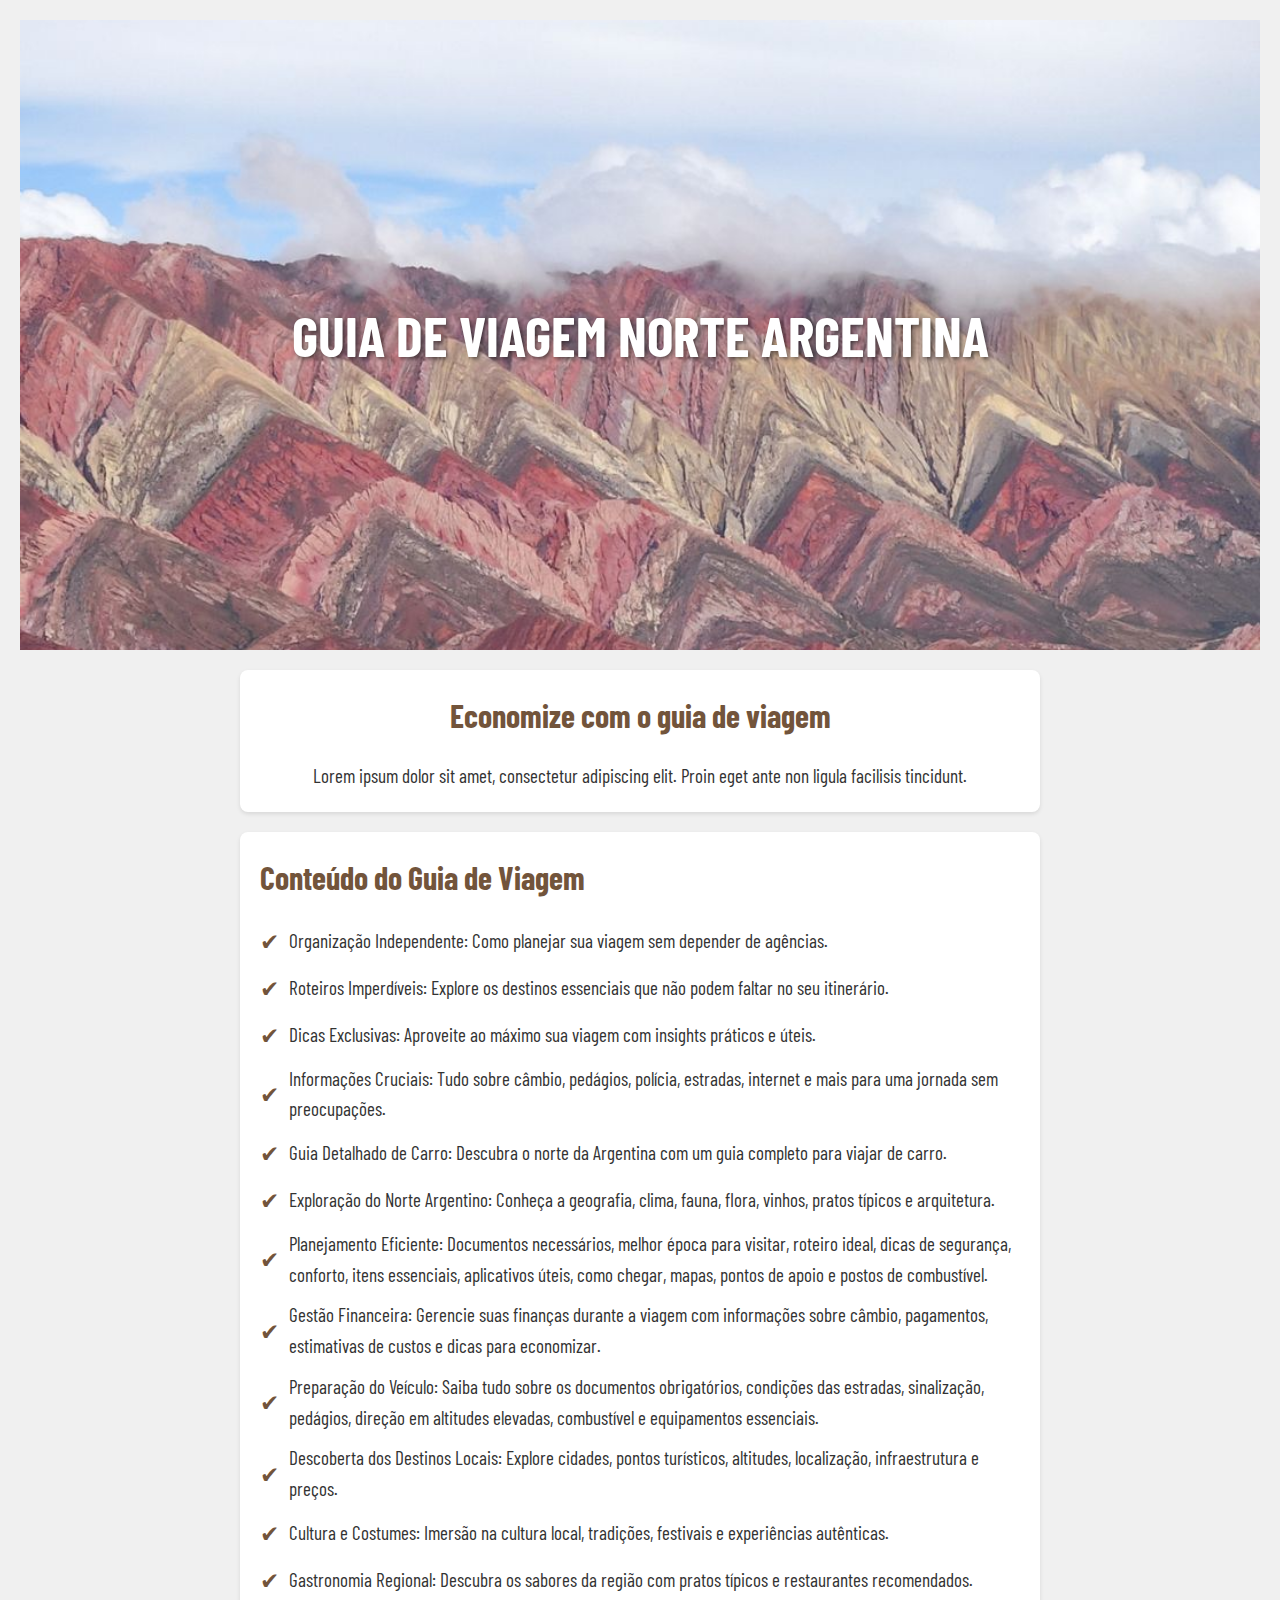
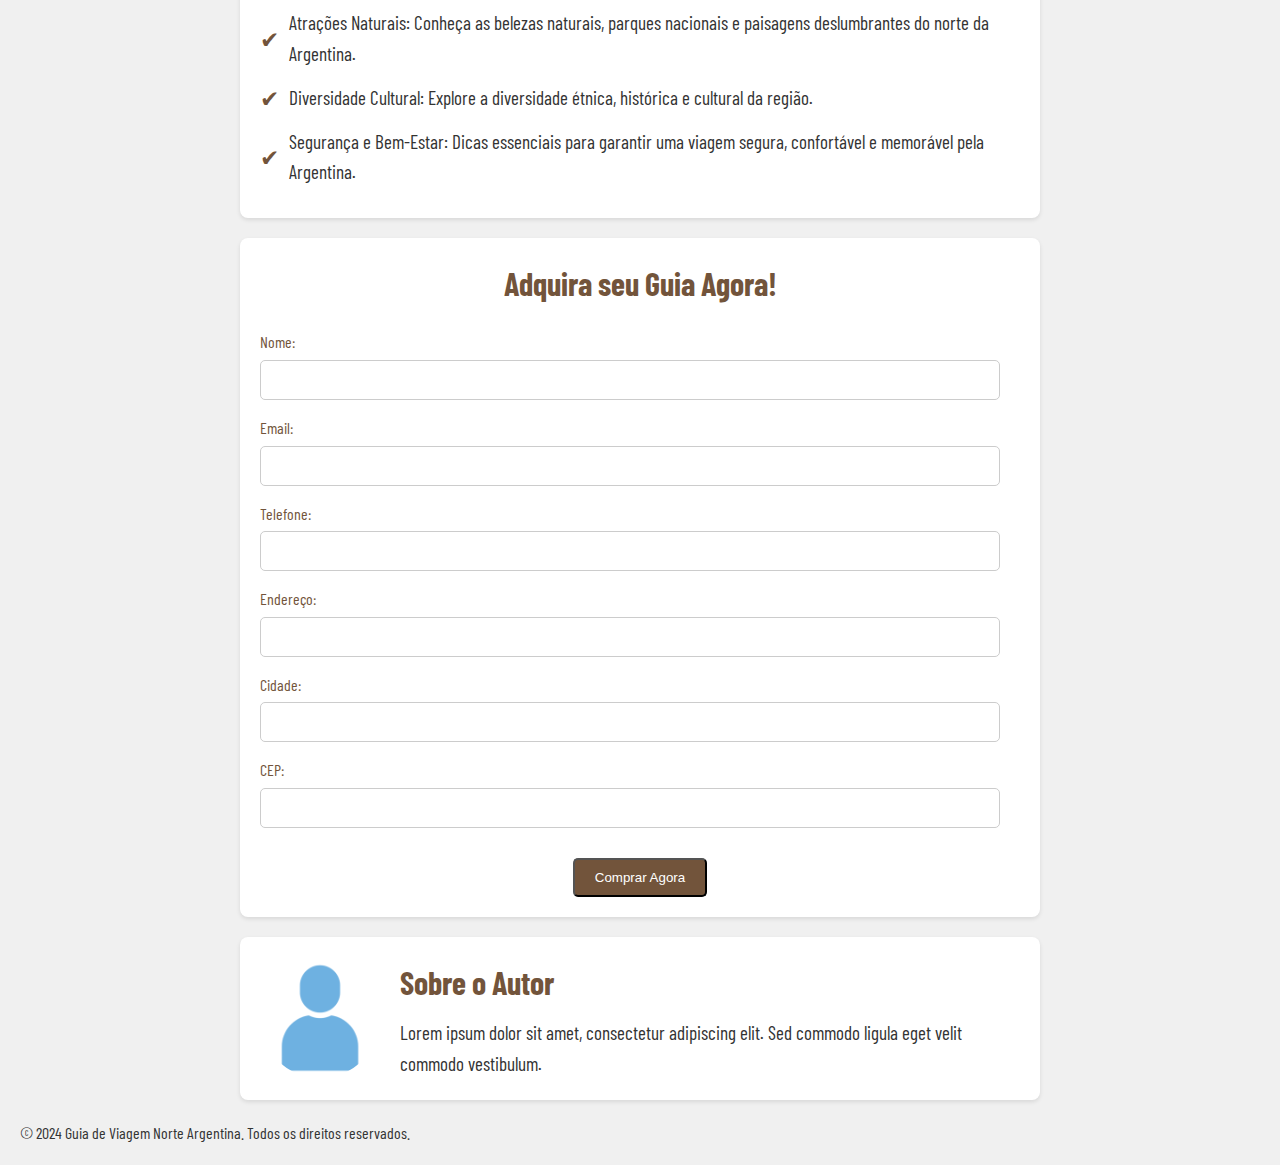
==== teste/index.html @ 71212e41 "Atualizar site de vendas - setima versao - ebook guia de viagem de carro ao norte da argentina" ====
<!DOCTYPE html>
<html lang="pt-BR">
<head>
    <meta charset="UTF-8">
    <meta name="viewport" content="width=device-width, initial-scale=1.0">
    <title>Guia de Viagem Norte Argentina</title>
    <link rel="stylesheet" href="style.css">
    <link href="https://fonts.googleapis.com/css2?family=Barlow+Condensed:wght@400;700&display=swap" rel="stylesheet">
</head>
<body>
    <header>
        <div class="banner">
            <h1>GUIA DE VIAGEM NORTE ARGENTINA</h1>
        </div>
        <div class="promessa">
            <h2>Economize com o guia de viagem</h2>
            <p>Lorem ipsum dolor sit amet, consectetur adipiscing elit. Proin eget ante non ligula facilisis tincidunt.</p>
        </div>
    </header>

    <section class="conteudo">
        <h2>Conteúdo do Guia de Viagem</h2>
        <ul class="topics">
            <li>Organização Independente: Como planejar sua viagem sem depender de agências.</li>
            <li>Roteiros Imperdíveis: Explore os destinos essenciais que não podem faltar no seu itinerário.</li>
            <li>Dicas Exclusivas: Aproveite ao máximo sua viagem com insights práticos e úteis.</li>
            <li>Informações Cruciais: Tudo sobre câmbio, pedágios, polícia, estradas, internet e mais para uma jornada sem preocupações.</li>
            <li>Guia Detalhado de Carro: Descubra o norte da Argentina com um guia completo para viajar de carro.</li>
            <li>Exploração do Norte Argentino: Conheça a geografia, clima, fauna, flora, vinhos, pratos típicos e arquitetura.</li>
            <li>Planejamento Eficiente: Documentos necessários, melhor época para visitar, roteiro ideal, dicas de segurança, conforto, itens essenciais, aplicativos úteis, como chegar, mapas, pontos de apoio e postos de combustível.</li>
            <li>Gestão Financeira: Gerencie suas finanças durante a viagem com informações sobre câmbio, pagamentos, estimativas de custos e dicas para economizar.</li>
            <li>Preparação do Veículo: Saiba tudo sobre os documentos obrigatórios, condições das estradas, sinalização, pedágios, direção em altitudes elevadas, combustível e equipamentos essenciais.</li>
            <li>Descoberta dos Destinos Locais: Explore cidades, pontos turísticos, altitudes, localização, infraestrutura e preços.</li>
            <li>Cultura e Costumes: Imersão na cultura local, tradições, festivais e experiências autênticas.</li>
            <li>Gastronomia Regional: Descubra os sabores da região com pratos típicos e restaurantes recomendados.</li>
            <li>Atrações Naturais: Conheça as belezas naturais, parques nacionais e paisagens deslumbrantes do norte da Argentina.</li>
            <li>Diversidade Cultural: Explore a diversidade étnica, histórica e cultural da região.</li>
            <li>Segurança e Bem-Estar: Dicas essenciais para garantir uma viagem segura, confortável e memorável pela Argentina.</li>
        </ul>
    </section>

    <section class="checkout">
        <h2>Adquira seu Guia Agora!</h2>
        <form action="#" method="post">
            <div class="form-group">
                <label for="nome">Nome:</label>
                <input type="text" id="nome" name="nome" required>
            </div>
            <div class="form-group">
                <label for="email">Email:</label>
                <input type="email" id="email" name="email" required>
            </div>
            <div class="form-group">
                <label for="telefone">Telefone:</label>
                <input type="tel" id="telefone" name="telefone">
            </div>
            <div class="form-group">
                <label for="endereco">Endereço:</label>
                <input type="text" id="endereco" name="endereco">
            </div>
            <div class="form-group">
                <label for="cidade">Cidade:</label>
                <input type="text" id="cidade" name="cidade">
            </div>
            <div class="form-group">
                <label for="cep">CEP:</label>
                <input type="text" id="cep" name="cep">
            </div>
            <button type="submit" class="btn-comprar">Comprar Agora</button>
        </form>
    </section>

    <section class="autor">
        <div class="autor-info">
            <img src="autor.jpg" alt="Foto do Autor">
            <div class="autor-texto">
                <h2>Sobre o Autor</h2>
                <p>Lorem ipsum dolor sit amet, consectetur adipiscing elit. Sed commodo ligula eget velit commodo vestibulum.</p>
            </div>
        </div>
    </section>
    

    <footer>
        <p>&copy; 2024 Guia de Viagem Norte Argentina. Todos os direitos reservados.</p>
    </footer>
</body>
</html>
---- teste/style.css ----
/* Estilos gerais */
* {
    box-sizing: border-box;
    margin: 0;
    padding: 0;
}

body {
    font-family: 'Barlow Condensed', sans-serif;
    line-height: 1.6;
    background-color: #f0f0f0; /* Fundo cinza claro */
    color: #333; /* Texto cinza escuro */
    padding: 20px;
}

header {
    text-align: center;
    margin-bottom: 20px;
}

.banner {
    width: 100%;
    height: 70vh; /* 70% da altura da tela */
    background-image: url('bg.jpg'); /* Imagem de fundo da Serranía de Hornocal */
    background-size: cover;
    background-position: center;
    display: flex;
    justify-content: center;
    align-items: center;
    text-align: center;
}

.banner h1 {
    font-size: 3.5em; /* Letra grande */
    color: #fff; /* Texto branco */
    text-shadow: 2px 2px 4px rgba(0, 0, 0, 0.5); /* Sombra no texto para destacar */
    margin: 0;
    padding: 20px;
}

.promessa,
.conteudo,
.checkout,
.autor {
    max-width: 800px; /* Largura máxima para todas as seções */
    margin: 20px auto;
    padding: 20px;
    background-color: #fff; /* Fundo branco */
    border-radius: 8px;
    box-shadow: 0 2px 4px rgba(0, 0, 0, 0.1); /* Sombra suave */
}

.promessa h2,
.conteudo h2,
.checkout h2,
.autor h2 {
    font-size: 2em; /* Tamanho do título */
    color: #72543b; /* Marrom Terra */
    margin-bottom: 20px;
}

.promessa p,
.conteudo p,
.checkout p,
.autor p {
    font-size: 1.2em; /* Tamanho do texto */
    line-height: 1.6;
}

.topics {
    list-style-type: none;
    padding-left: 0;
}

.topics li {
    font-size: 1.2em;
    margin-bottom: 10px;
    display: flex;
    align-items: center;
}

.topics li::before {
    content: '\2714'; /* Unicode para checkmark */
    font-size: 1.2em;
    margin-right: 10px;
    color: #72543b; /* Marrom Terra */
}

.checkout {
    text-align: center;
}

form {
    display: flex;
    flex-direction: column;
    align-items: center;
}

.form-group {
    margin-bottom: 15px;
    text-align: left;
    width: 100%;
}

label {
    display: block;
    margin-bottom: 5px;
    color: #72543b; /* Marrom Terra */
}

input[type="text"],
input[type="email"],
input[type="tel"] {
    width: calc(100% - 20px);
    padding: 10px;
    border: 1px solid #ccc;
    border-radius: 5px;
    font-size: 1em;
}

input[type="text"]:focus,
input[type="email"]:focus,
input[type="tel"]:focus {
    outline: none;
    border-color: #72543b; /* Marrom Terra */
}

.btn-comprar {
    display: inline-block;
    background-color: #72543b; /* Marrom Terra */
    color: #fff; /* Texto branco */
    text-decoration: none;
    padding: 10px 20px;
    border-radius: 5px;
    transition: background-color 0.3s ease;
    margin-top: 15px;
}

.btn-comprar:hover {
    background-color: #5a432f; /* Marrom mais escuro */
}

.autor-info {
    display: flex;
    align-items: center;
}

.autor-info img {
    width: 120px;
    height: 120px;
    border-radius: 50%; /* Transforma a imagem em um círculo */
    margin-right: 20px;
}

.autor-texto {
    flex: 1;
}

.autor-texto h2 {
    font-size: 2em;
    color: #72543b; /* Marrom Terra */
    margin-bottom: 10px;
}

.autor-texto p {
    font-size: 1.2em;
    line-height: 1.6;
    color: #333; /* Texto cinza escuro */
}
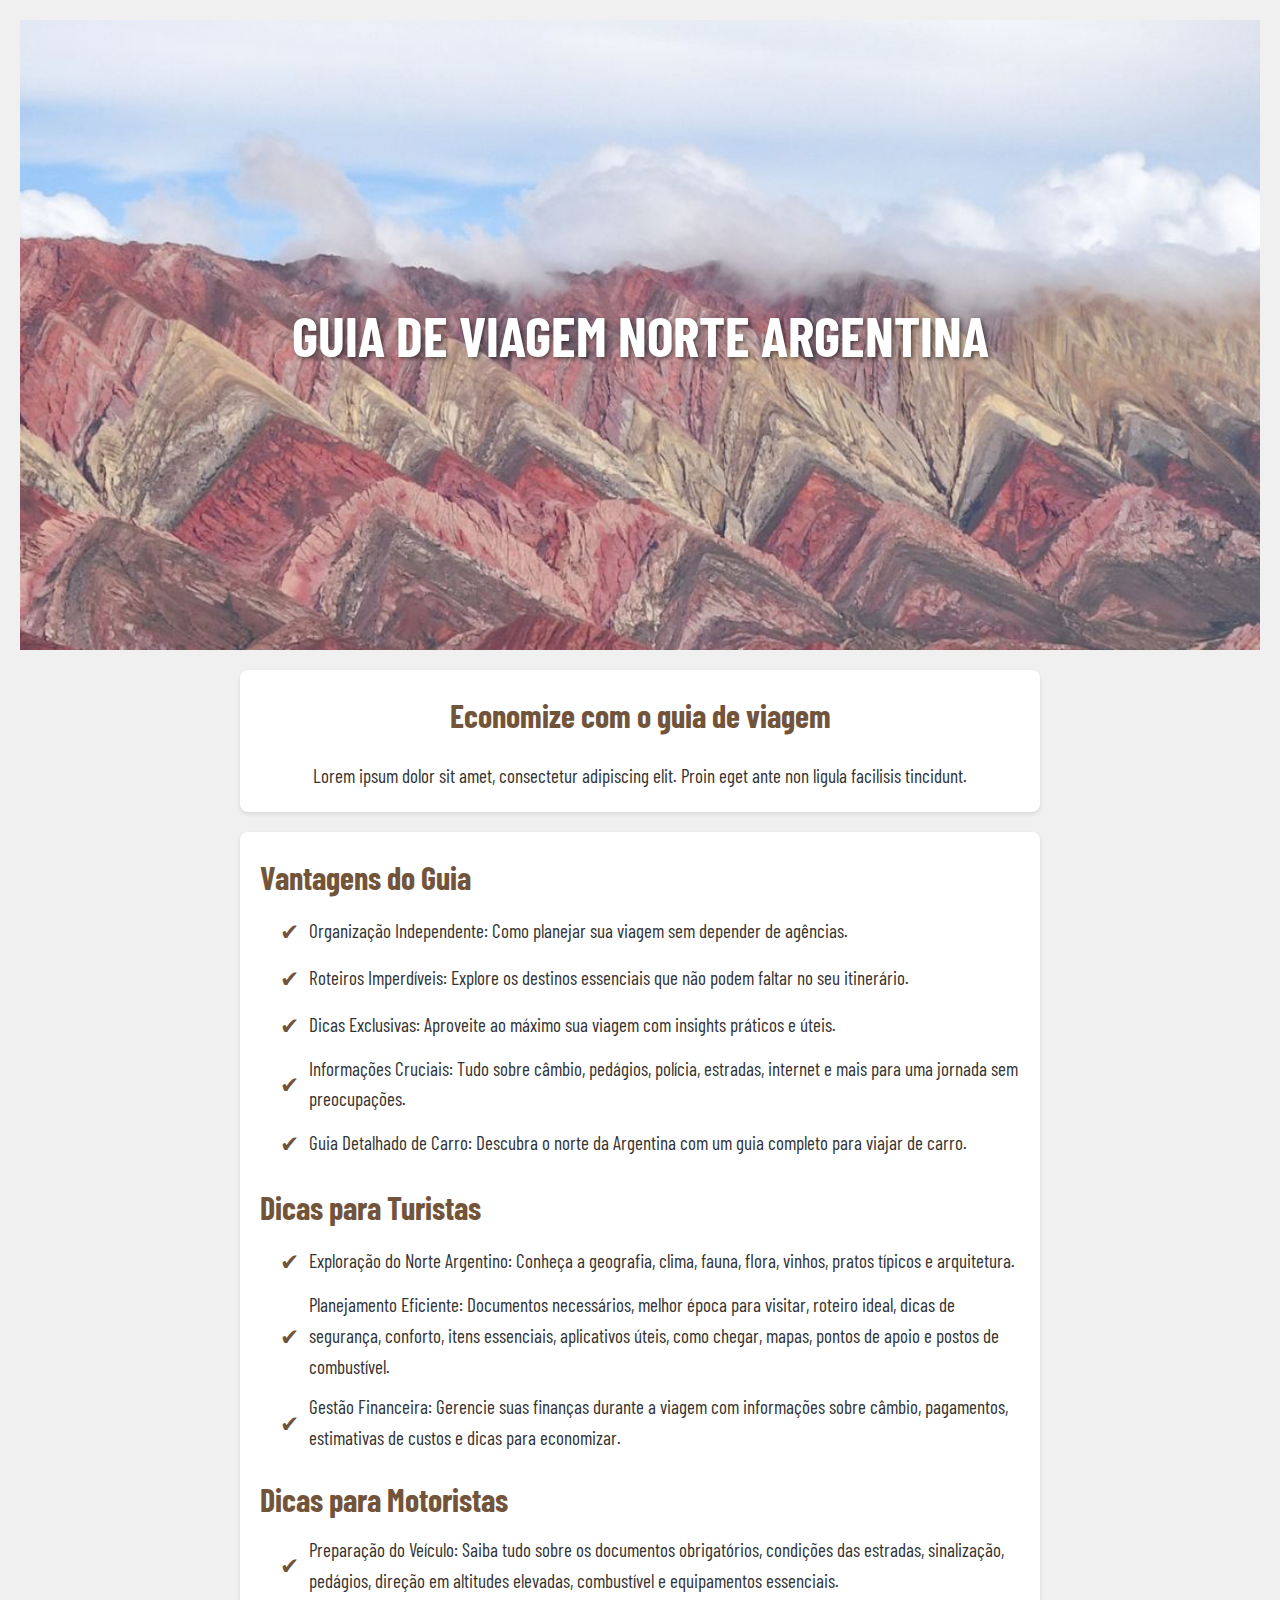
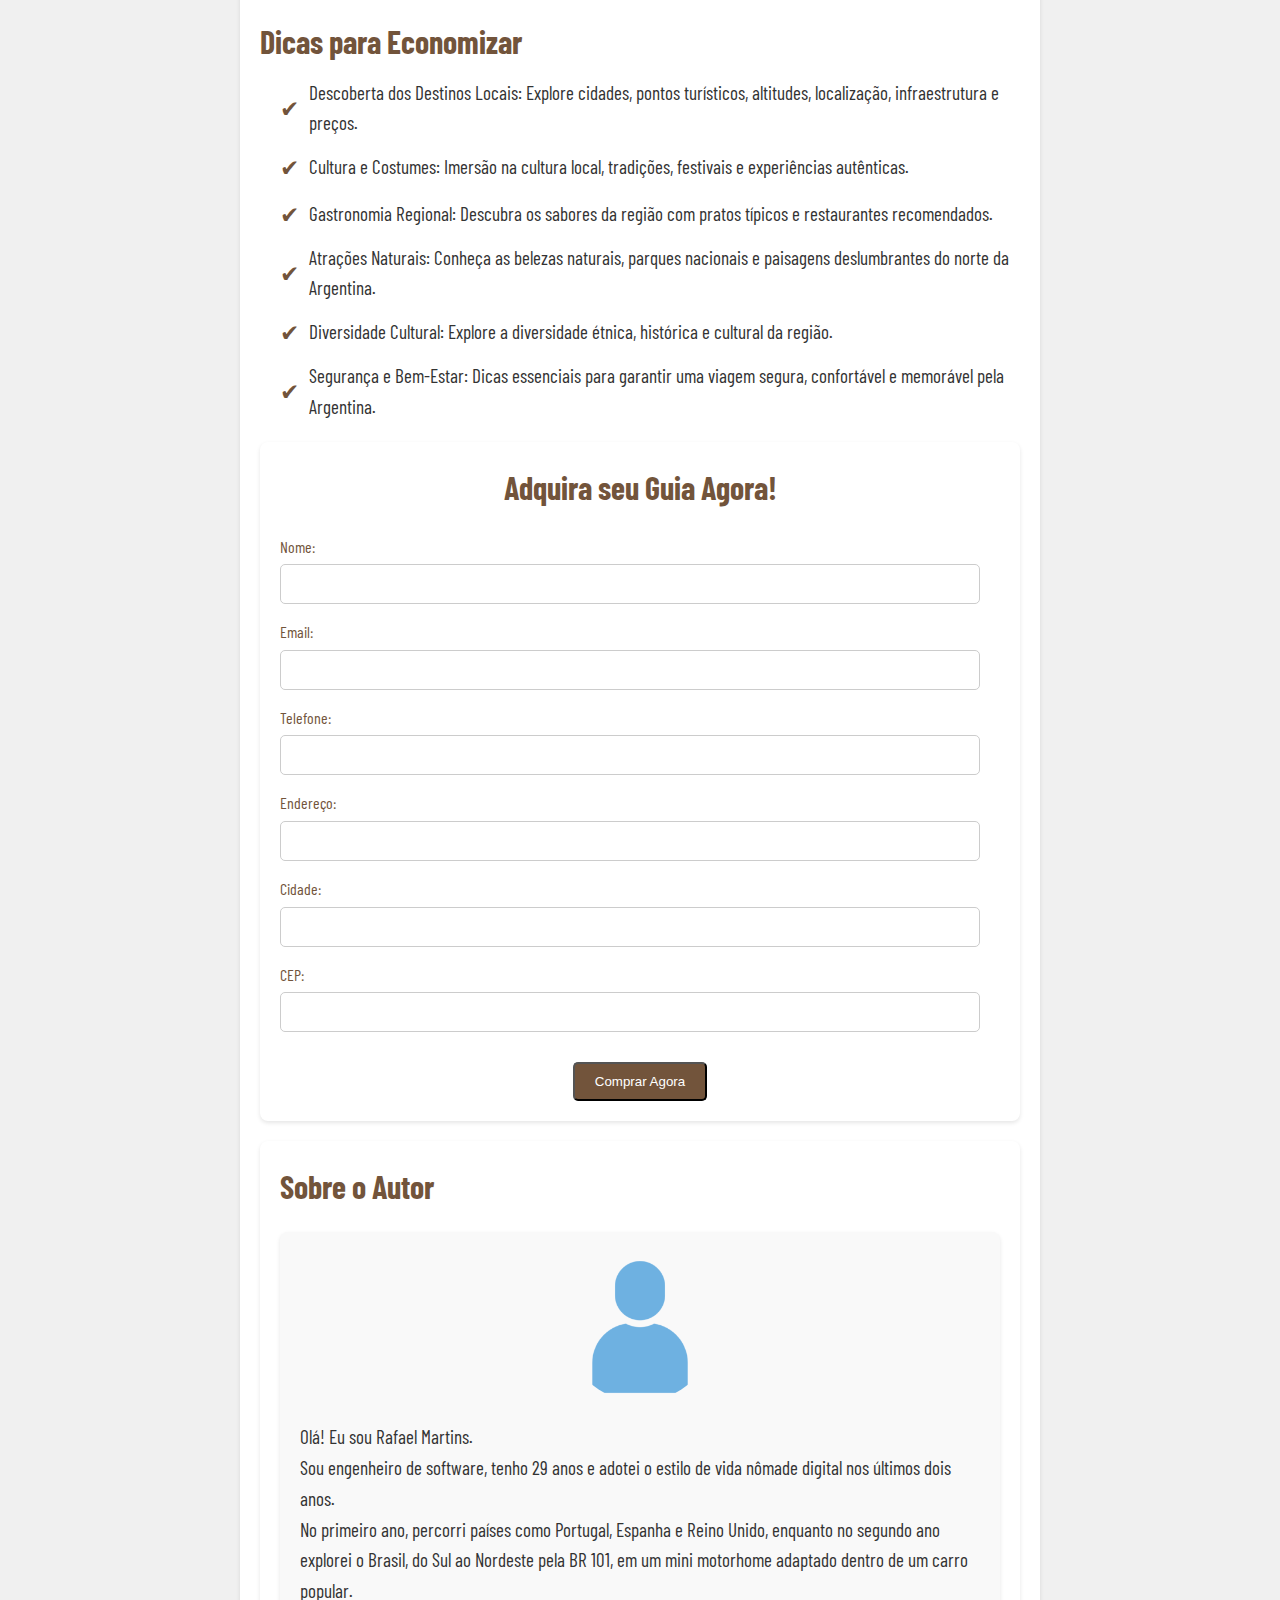
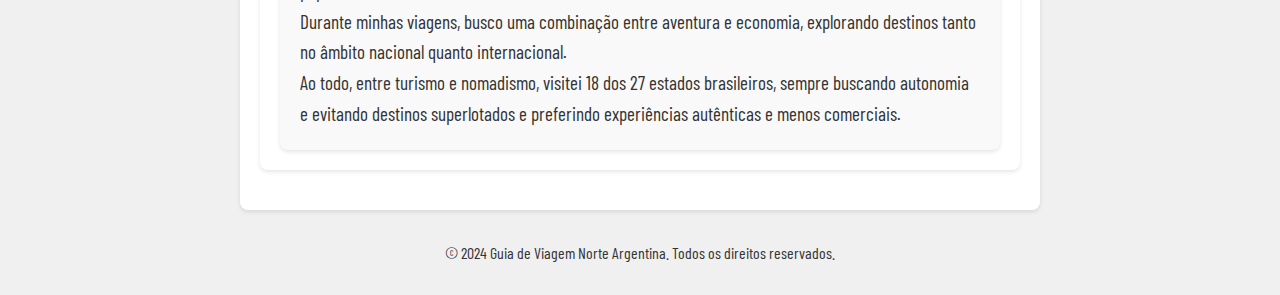
==== commit 7934b8d6: "Atualizar site de vendas - setima versao - ebook guia de viagem de carro ao norte da argentina" ====
--- a/teste/index.html
+++ b/teste/index.html
@@ -1,5 +1,6 @@
 <!DOCTYPE html>
 <html lang="pt-BR">
+
 <head>
     <meta charset="UTF-8">
     <meta name="viewport" content="width=device-width, initial-scale=1.0">
@@ -7,6 +8,7 @@
     <link rel="stylesheet" href="style.css">
     <link href="https://fonts.googleapis.com/css2?family=Barlow+Condensed:wght@400;700&display=swap" rel="stylesheet">
 </head>
+
 <body>
     <header>
         <div class="banner">
@@ -14,75 +16,122 @@
         </div>
         <div class="promessa">
             <h2>Economize com o guia de viagem</h2>
-            <p>Lorem ipsum dolor sit amet, consectetur adipiscing elit. Proin eget ante non ligula facilisis tincidunt.</p>
+            <p>Lorem ipsum dolor sit amet, consectetur adipiscing elit. Proin eget ante non ligula facilisis tincidunt.
+            </p>
         </div>
     </header>
 
-    <section class="conteudo">
-        <h2>Conteúdo do Guia de Viagem</h2>
-        <ul class="topics">
-            <li>Organização Independente: Como planejar sua viagem sem depender de agências.</li>
-            <li>Roteiros Imperdíveis: Explore os destinos essenciais que não podem faltar no seu itinerário.</li>
-            <li>Dicas Exclusivas: Aproveite ao máximo sua viagem com insights práticos e úteis.</li>
-            <li>Informações Cruciais: Tudo sobre câmbio, pedágios, polícia, estradas, internet e mais para uma jornada sem preocupações.</li>
-            <li>Guia Detalhado de Carro: Descubra o norte da Argentina com um guia completo para viajar de carro.</li>
-            <li>Exploração do Norte Argentino: Conheça a geografia, clima, fauna, flora, vinhos, pratos típicos e arquitetura.</li>
-            <li>Planejamento Eficiente: Documentos necessários, melhor época para visitar, roteiro ideal, dicas de segurança, conforto, itens essenciais, aplicativos úteis, como chegar, mapas, pontos de apoio e postos de combustível.</li>
-            <li>Gestão Financeira: Gerencie suas finanças durante a viagem com informações sobre câmbio, pagamentos, estimativas de custos e dicas para economizar.</li>
-            <li>Preparação do Veículo: Saiba tudo sobre os documentos obrigatórios, condições das estradas, sinalização, pedágios, direção em altitudes elevadas, combustível e equipamentos essenciais.</li>
-            <li>Descoberta dos Destinos Locais: Explore cidades, pontos turísticos, altitudes, localização, infraestrutura e preços.</li>
-            <li>Cultura e Costumes: Imersão na cultura local, tradições, festivais e experiências autênticas.</li>
-            <li>Gastronomia Regional: Descubra os sabores da região com pratos típicos e restaurantes recomendados.</li>
-            <li>Atrações Naturais: Conheça as belezas naturais, parques nacionais e paisagens deslumbrantes do norte da Argentina.</li>
-            <li>Diversidade Cultural: Explore a diversidade étnica, histórica e cultural da região.</li>
-            <li>Segurança e Bem-Estar: Dicas essenciais para garantir uma viagem segura, confortável e memorável pela Argentina.</li>
-        </ul>
-    </section>
+    <main>
+        <section class="vantagens">
+            <h2>Vantagens do Guia</h2>
+            <ul class="topics">
+                <li>Organização Independente: Como planejar sua viagem sem depender de agências.</li>
+                <li>Roteiros Imperdíveis: Explore os destinos essenciais que não podem faltar no seu itinerário.</li>
+                <li>Dicas Exclusivas: Aproveite ao máximo sua viagem com insights práticos e úteis.</li>
+                <li>Informações Cruciais: Tudo sobre câmbio, pedágios, polícia, estradas, internet e mais para uma
+                    jornada sem preocupações.</li>
+                <li>Guia Detalhado de Carro: Descubra o norte da Argentina com um guia completo para viajar de carro.
+                </li>
+            </ul>
+        </section>
 
-    <section class="checkout">
-        <h2>Adquira seu Guia Agora!</h2>
-        <form action="#" method="post">
-            <div class="form-group">
-                <label for="nome">Nome:</label>
-                <input type="text" id="nome" name="nome" required>
+        <section class="turistas">
+            <h2>Dicas para Turistas</h2>
+            <ul class="topics">
+                <li>Exploração do Norte Argentino: Conheça a geografia, clima, fauna, flora, vinhos, pratos típicos e
+                    arquitetura.</li>
+                <li>Planejamento Eficiente: Documentos necessários, melhor época para visitar, roteiro ideal, dicas de
+                    segurança, conforto, itens essenciais, aplicativos úteis, como chegar, mapas, pontos de apoio e
+                    postos de combustível.</li>
+                <li>Gestão Financeira: Gerencie suas finanças durante a viagem com informações sobre câmbio, pagamentos,
+                    estimativas de custos e dicas para economizar.</li>
+            </ul>
+        </section>
+
+        <section class="motoristas">
+            <h2>Dicas para Motoristas</h2>
+            <ul class="topics">
+                <li>Preparação do Veículo: Saiba tudo sobre os documentos obrigatórios, condições das estradas,
+                    sinalização, pedágios, direção em altitudes elevadas, combustível e equipamentos essenciais.</li>
+            </ul>
+        </section>
+
+        <section class="economizar">
+            <h2>Dicas para Economizar</h2>
+            <ul class="topics">
+                <li>Descoberta dos Destinos Locais: Explore cidades, pontos turísticos, altitudes, localização,
+                    infraestrutura e preços.</li>
+                <li>Cultura e Costumes: Imersão na cultura local, tradições, festivais e experiências autênticas.</li>
+                <li>Gastronomia Regional: Descubra os sabores da região com pratos típicos e restaurantes recomendados.
+                </li>
+                <li>Atrações Naturais: Conheça as belezas naturais, parques nacionais e paisagens deslumbrantes do norte
+                    da Argentina.</li>
+                <li>Diversidade Cultural: Explore a diversidade étnica, histórica e cultural da região.</li>
+                <li>Segurança e Bem-Estar: Dicas essenciais para garantir uma viagem segura, confortável e memorável
+                    pela Argentina.</li>
+            </ul>
+        </section>
+
+        <section class="checkout">
+            <h2>Adquira seu Guia Agora!</h2>
+            <form action="#" method="post">
+                <div class="form-group">
+                    <label for="nome">Nome:</label>
+                    <input type="text" id="nome" name="nome" required>
+                </div>
+                <div class="form-group">
+                    <label for="email">Email:</label>
+                    <input type="email" id="email" name="email" required>
+                </div>
+                <div class="form-group">
+                    <label for="telefone">Telefone:</label>
+                    <input type="tel" id="telefone" name="telefone">
+                </div>
+                <div class="form-group">
+                    <label for="endereco">Endereço:</label>
+                    <input type="text" id="endereco" name="endereco">
+                </div>
+                <div class="form-group">
+                    <label for="cidade">Cidade:</label>
+                    <input type="text" id="cidade" name="cidade">
+                </div>
+                <div class="form-group">
+                    <label for="cep">CEP:</label>
+                    <input type="text" id="cep" name="cep">
+                </div>
+                <button type="submit" class="btn-comprar">Comprar Agora</button>
+            </form>
+        </section>
+
+        <section class="autor">
+            <h2>Sobre o Autor</h2>
+            <div class="autor-info">
+                <img src="autor.jpg" alt="Rafael Martins" class="autor-img">
+                <div class="autor-text">
+                    <p>Olá! Eu sou Rafael Martins.</p>
+                    <p>Sou engenheiro de software, tenho 29 anos e adotei o estilo de vida nômade digital nos últimos
+                        dois anos.</p>
+                    <p>No primeiro ano, percorri países como Portugal, Espanha e Reino Unido, enquanto no segundo ano
+                        explorei o Brasil, do Sul ao Nordeste pela BR 101, em um mini motorhome adaptado dentro de um
+                        carro popular.</p>
+                    <p>Durante minhas viagens, busco uma combinação entre aventura e economia, explorando destinos tanto
+                        no âmbito nacional quanto internacional.</p>
+                    <p>Ao todo, entre turismo e nomadismo, visitei 18 dos 27 estados brasileiros, sempre buscando
+                        autonomia e evitando destinos superlotados e preferindo experiências autênticas e menos
+                        comerciais.</p>
+                </div>
             </div>
-            <div class="form-group">
-                <label for="email">Email:</label>
-                <input type="email" id="email" name="email" required>
-            </div>
-            <div class="form-group">
-                <label for="telefone">Telefone:</label>
-                <input type="tel" id="telefone" name="telefone">
-            </div>
-            <div class="form-group">
-                <label for="endereco">Endereço:</label>
-                <input type="text" id="endereco" name="endereco">
-            </div>
-            <div class="form-group">
-                <label for="cidade">Cidade:</label>
-                <input type="text" id="cidade" name="cidade">
-            </div>
-            <div class="form-group">
-                <label for="cep">CEP:</label>
-                <input type="text" id="cep" name="cep">
-            </div>
-            <button type="submit" class="btn-comprar">Comprar Agora</button>
-        </form>
-    </section>
+        </section>
 
-    <section class="autor">
-        <div class="autor-info">
-            <img src="autor.jpg" alt="Foto do Autor">
-            <div class="autor-texto">
-                <h2>Sobre o Autor</h2>
-                <p>Lorem ipsum dolor sit amet, consectetur adipiscing elit. Sed commodo ligula eget velit commodo vestibulum.</p>
-            </div>
-        </div>
-    </section>
-    
+
+    </main>
+
+
+
 
     <footer>
         <p>&copy; 2024 Guia de Viagem Norte Argentina. Todos os direitos reservados.</p>
     </footer>
 </body>
-</html>
+
+</html>--- a/teste/style.css
+++ b/teste/style.css
@@ -1,4 +1,4 @@
-/* Estilos gerais */
+/* CSS Geral */
 * {
     box-sizing: border-box;
     margin: 0;
@@ -28,14 +28,59 @@
     justify-content: center;
     align-items: center;
     text-align: center;
+    color: #fff; /* Texto branco */
+    text-shadow: 2px 2px 4px rgba(0, 0, 0, 0.5); /* Sombra no texto para destacar */
 }
 
 .banner h1 {
     font-size: 3.5em; /* Letra grande */
-    color: #fff; /* Texto branco */
-    text-shadow: 2px 2px 4px rgba(0, 0, 0, 0.5); /* Sombra no texto para destacar */
     margin: 0;
     padding: 20px;
+}
+
+main {
+    max-width: 800px; /* Largura máxima para o conteúdo */
+    margin: 20px auto;
+    padding: 20px;
+    background-color: #fff; /* Fundo branco */
+    border-radius: 8px;
+    box-shadow: 0 2px 4px rgba(0, 0, 0, 0.1); /* Sombra suave */
+}
+
+section {
+    margin-bottom: 20px;
+}
+
+h2 {
+    font-size: 2em; /* Tamanho do título */
+    color: #72543b; /* Marrom Terra */
+    margin-bottom: 10px;
+}
+
+.topics {
+    list-style-type: none;
+    padding-left: 20px;
+}
+
+.topics li {
+    font-size: 1.2em;
+    margin-bottom: 10px;
+    display: flex;
+    align-items: center;
+}
+
+.topics li::before {
+    content: '\2714'; /* Unicode para checkmark */
+    font-size: 1.2em;
+    margin-right: 10px;
+    color: #72543b; /* Marrom Terra */
+}
+
+footer {
+    text-align: center;
+    margin-top: 20px;
+    padding: 10px 0;
+    background-color: #f0f0f0; /* Fundo cinza claro */
 }
 
 .promessa,
@@ -65,25 +110,6 @@
 .autor p {
     font-size: 1.2em; /* Tamanho do texto */
     line-height: 1.6;
-}
-
-.topics {
-    list-style-type: none;
-    padding-left: 0;
-}
-
-.topics li {
-    font-size: 1.2em;
-    margin-bottom: 10px;
-    display: flex;
-    align-items: center;
-}
-
-.topics li::before {
-    content: '\2714'; /* Unicode para checkmark */
-    font-size: 1.2em;
-    margin-right: 10px;
-    color: #72543b; /* Marrom Terra */
 }
 
 .checkout {
@@ -142,28 +168,63 @@
 
 .autor-info {
     display: flex;
-    align-items: center;
+    flex-direction: column; /* Exibir em coluna */
+    align-items: center; /* Centraliza itens */
+    text-align: center; /* Centraliza texto */
+    background-color: #f9f9f9; /* Fundo cinza claro */
+    padding: 20px;
+    border-radius: 8px;
+    box-shadow: 0 2px 4px rgba(0, 0, 0, 0.1); /* Sombra suave */
 }
 
 .autor-info img {
-    width: 120px;
-    height: 120px;
-    border-radius: 50%; /* Transforma a imagem em um círculo */
-    margin-right: 20px;
-}
-
-.autor-texto {
-    flex: 1;
-}
-
-.autor-texto h2 {
+    width: 150px; /* Tamanho da imagem do autor */
+    height: 150px; /* Tamanho da imagem do autor */
+    border-radius: 50%; /* Borda circular para a imagem */
+    margin-bottom: 20px; /* Espaçamento abaixo da imagem */
+}
+
+.autor-text {
+    flex: 1; /* Ocupa todo o espaço disponível */
+    text-align: left; /* Alinha texto à esquerda */
+}
+
+.autor-text h2 {
     font-size: 2em;
     color: #72543b; /* Marrom Terra */
     margin-bottom: 10px;
 }
 
-.autor-texto p {
+.autor-text p {
     font-size: 1.2em;
     line-height: 1.6;
-    color: #333; /* Texto cinza escuro */
-}
+}
+
+/* Mídia Query para dispositivos móveis */
+@media (max-width: 768px) {
+    .banner h1 {
+        font-size: 2.5em; /* Reduzindo o tamanho do título no banner */
+    }
+
+    .topics li {
+        font-size: 1em; /* Reduzindo o tamanho do texto nos tópicos */
+    }
+
+    .autor-info img {
+        width: 80px; /* Reduzindo o tamanho da imagem do autor */
+        height: 80px; /* Reduzindo o tamanho da imagem do autor */
+        margin-bottom: 10px; /* Ajustando espaço abaixo da imagem */
+    }
+
+    .autor-info {
+        padding: 10px; /* Reduzindo o padding da seção de informações do autor */
+    }
+
+    .autor-text h2 {
+        font-size: 1.5em; /* Reduzindo o tamanho do título sobre o autor */
+    }
+
+    .autor-text p {
+        font-size: 1em; /* Reduzindo o tamanho do texto sobre o autor */
+    }
+}
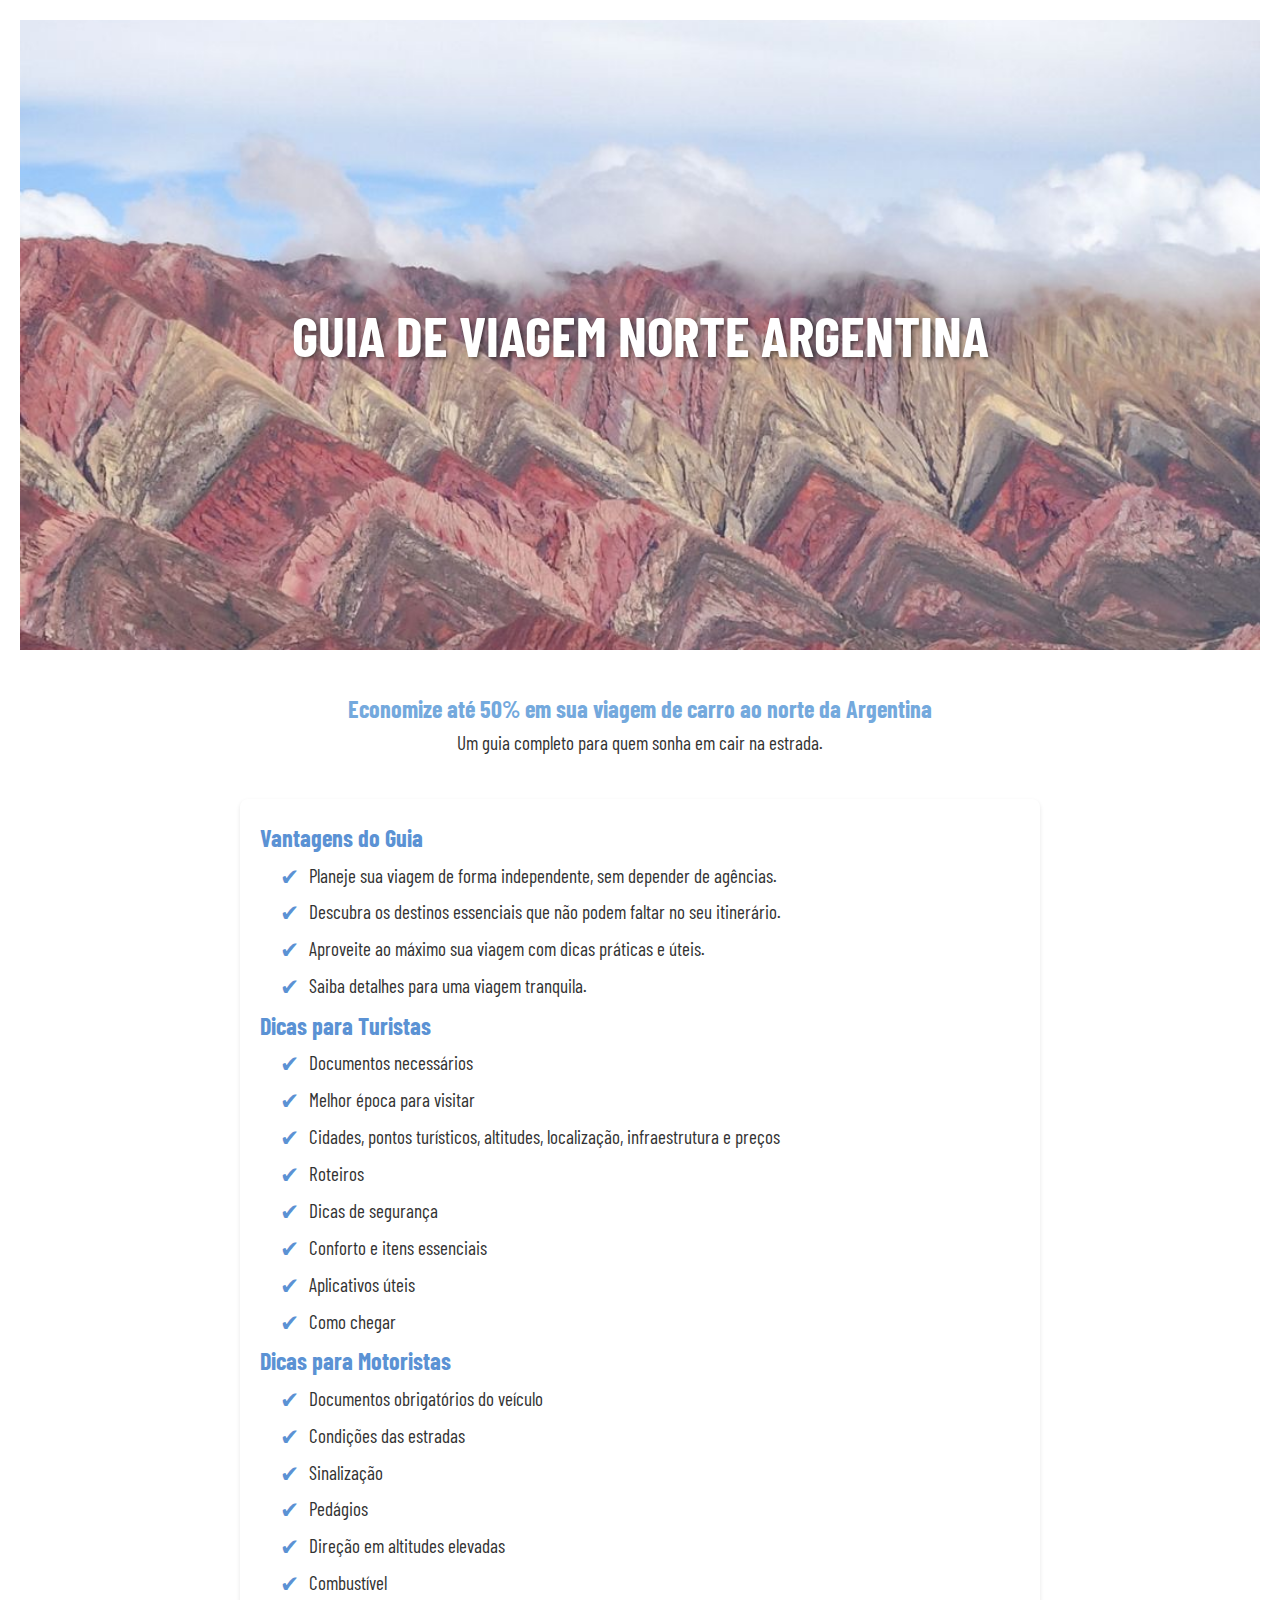
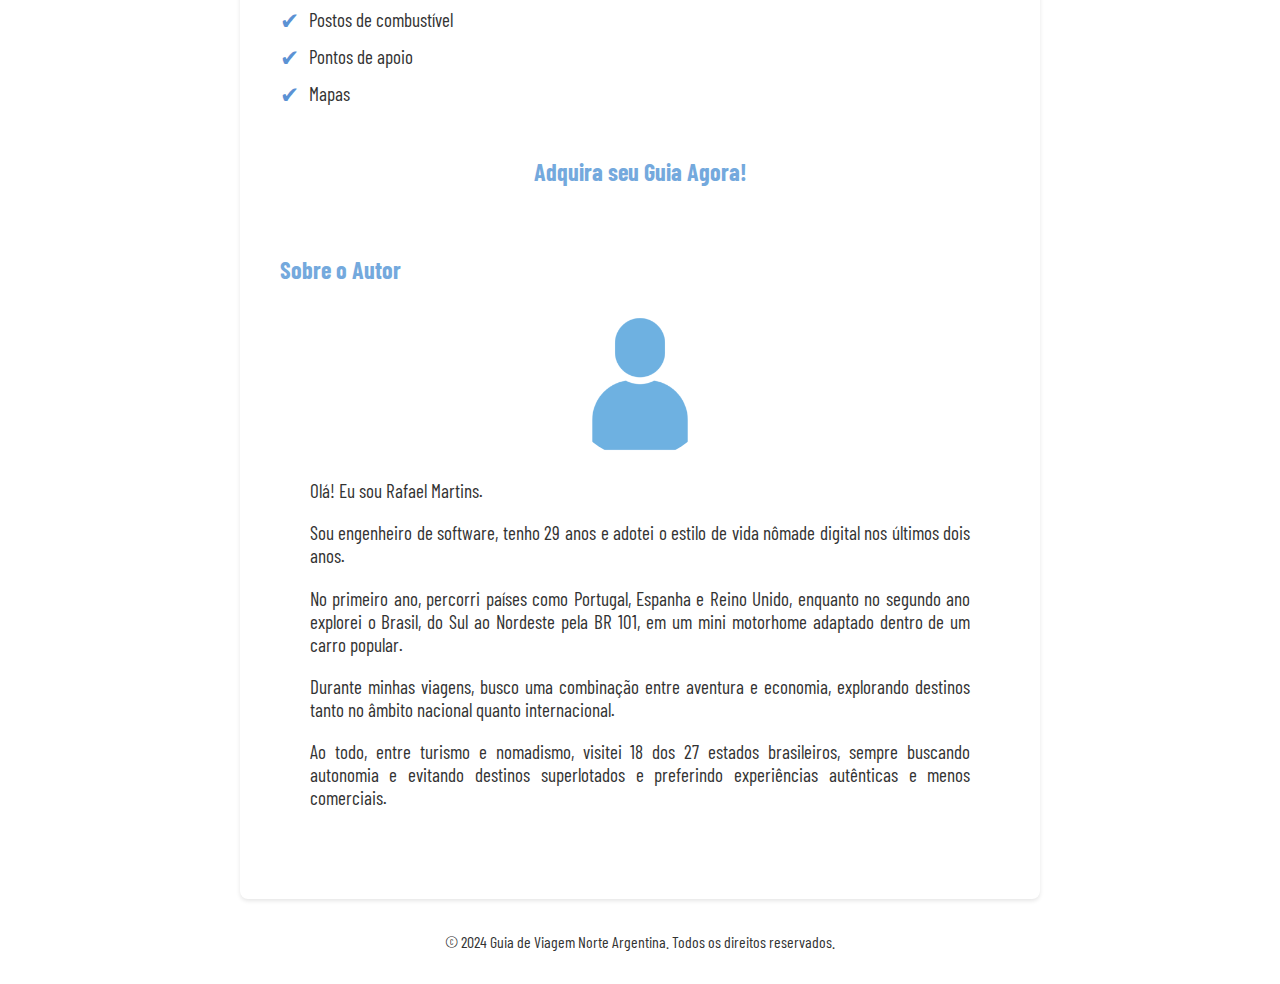
==== commit 02165fe5: "Atualizar site de vendas - setima versao - ebook guia de viagem de carro ao norte da argentina" ====
--- a/teste/index.html
+++ b/teste/index.html
@@ -7,6 +7,9 @@
     <title>Guia de Viagem Norte Argentina</title>
     <link rel="stylesheet" href="style.css">
     <link href="https://fonts.googleapis.com/css2?family=Barlow+Condensed:wght@400;700&display=swap" rel="stylesheet">
+    <!--- Required script --->
+    <script src="https://checkout.hotmart.com/lib/hotmart-checkout-elements.js"></script>
+
 </head>
 
 <body>
@@ -15,66 +18,54 @@
             <h1>GUIA DE VIAGEM NORTE ARGENTINA</h1>
         </div>
         <div class="promessa">
-            <h2>Economize com o guia de viagem</h2>
-            <p>Lorem ipsum dolor sit amet, consectetur adipiscing elit. Proin eget ante non ligula facilisis tincidunt.
+            <h2>Economize até 50% em sua viagem de carro ao norte da Argentina</h2>
+            <p>
+                Um guia completo para quem sonha em cair na estrada.
             </p>
+
         </div>
+
     </header>
-
     <main>
         <section class="vantagens">
             <h2>Vantagens do Guia</h2>
             <ul class="topics">
-                <li>Organização Independente: Como planejar sua viagem sem depender de agências.</li>
-                <li>Roteiros Imperdíveis: Explore os destinos essenciais que não podem faltar no seu itinerário.</li>
-                <li>Dicas Exclusivas: Aproveite ao máximo sua viagem com insights práticos e úteis.</li>
-                <li>Informações Cruciais: Tudo sobre câmbio, pedágios, polícia, estradas, internet e mais para uma
-                    jornada sem preocupações.</li>
-                <li>Guia Detalhado de Carro: Descubra o norte da Argentina com um guia completo para viajar de carro.
-                </li>
+                <li> Planeje sua viagem de forma independente, sem depender de agências. </li>
+                <li> Descubra os destinos essenciais que não podem faltar no seu itinerário. </li>
+                <li> Aproveite ao máximo sua viagem com dicas práticas e úteis. </li>
+                <li> Saiba detalhes para uma viagem tranquila. </li>
             </ul>
         </section>
-
         <section class="turistas">
             <h2>Dicas para Turistas</h2>
             <ul class="topics">
-                <li>Exploração do Norte Argentino: Conheça a geografia, clima, fauna, flora, vinhos, pratos típicos e
-                    arquitetura.</li>
-                <li>Planejamento Eficiente: Documentos necessários, melhor época para visitar, roteiro ideal, dicas de
-                    segurança, conforto, itens essenciais, aplicativos úteis, como chegar, mapas, pontos de apoio e
-                    postos de combustível.</li>
-                <li>Gestão Financeira: Gerencie suas finanças durante a viagem com informações sobre câmbio, pagamentos,
-                    estimativas de custos e dicas para economizar.</li>
+                <li>Documentos necessários</li>
+                <li>Melhor época para visitar</li>
+                <li>Cidades, pontos turísticos, altitudes, localização, infraestrutura e preços </li>
+                <li>Roteiros</li>
+                <li>Dicas de segurança</li>
+                <li>Conforto e itens essenciais</li>
+                <li>Aplicativos úteis</li>
+                <li>Como chegar</li>
             </ul>
         </section>
-
         <section class="motoristas">
             <h2>Dicas para Motoristas</h2>
             <ul class="topics">
-                <li>Preparação do Veículo: Saiba tudo sobre os documentos obrigatórios, condições das estradas,
-                    sinalização, pedágios, direção em altitudes elevadas, combustível e equipamentos essenciais.</li>
+                <li>Documentos obrigatórios do veículo</li>
+                <li>Condições das estradas</li>
+                <li>Sinalização</li>
+                <li>Pedágios</li>
+                <li>Direção em altitudes elevadas</li>
+                <li>Combustível</li>
+                <li>Postos de combustível</li>
+                <li>Pontos de apoio</li>
+                <li>Mapas</li>
             </ul>
         </section>
-
-        <section class="economizar">
-            <h2>Dicas para Economizar</h2>
-            <ul class="topics">
-                <li>Descoberta dos Destinos Locais: Explore cidades, pontos turísticos, altitudes, localização,
-                    infraestrutura e preços.</li>
-                <li>Cultura e Costumes: Imersão na cultura local, tradições, festivais e experiências autênticas.</li>
-                <li>Gastronomia Regional: Descubra os sabores da região com pratos típicos e restaurantes recomendados.
-                </li>
-                <li>Atrações Naturais: Conheça as belezas naturais, parques nacionais e paisagens deslumbrantes do norte
-                    da Argentina.</li>
-                <li>Diversidade Cultural: Explore a diversidade étnica, histórica e cultural da região.</li>
-                <li>Segurança e Bem-Estar: Dicas essenciais para garantir uma viagem segura, confortável e memorável
-                    pela Argentina.</li>
-            </ul>
-        </section>
-
         <section class="checkout">
             <h2>Adquira seu Guia Agora!</h2>
-            <form action="#" method="post">
+            <!-- <form action="#" method="post">
                 <div class="form-group">
                     <label for="nome">Nome:</label>
                     <input type="text" id="nome" name="nome" required>
@@ -100,9 +91,12 @@
                     <input type="text" id="cep" name="cep">
                 </div>
                 <button type="submit" class="btn-comprar">Comprar Agora</button>
-            </form>
+            </form> -->
+
+
+            <!--- The div that the checkout should be loaded --->
+            <div id="inline_checkout"></div>
         </section>
-
         <section class="autor">
             <h2>Sobre o Autor</h2>
             <div class="autor-info">
@@ -122,16 +116,31 @@
                 </div>
             </div>
         </section>
-
-
     </main>
-
-
-
-
     <footer>
         <p>&copy; 2024 Guia de Viagem Norte Argentina. Todos os direitos reservados.</p>
     </footer>
 </body>
 
+<script>
+    const elements = checkoutElements.init('inlineCheckout', {
+        offer: 'rw2pabmk'
+    })
+    elements.mount('#inline_checkout')
+</script>
+
+<script type="text/javascript">
+    function importHotmart() {
+        var imported = document.createElement('script');
+        imported.src = 'https://static.hotmart.com/checkout/widget.min.js';
+        document.head.appendChild(imported);
+        var link = document.createElement('link');
+        link.rel = 'stylesheet';
+        link.type = 'text/css';
+        link.href = 'https://static.hotmart.com/css/hotmart-fb.min.css';
+        document.head.appendChild(link);
+    }
+    importHotmart(); 
+</script>
+
 </html>--- a/teste/style.css
+++ b/teste/style.css
@@ -1,4 +1,12 @@
-/* CSS Geral */
+:root {
+    --azul-celeste-claro: #74a9dd;
+    --azul-celeste-escuro: #5b92d4;
+    --branco: #ffffff;
+    --amarelo-dourado-vibrante: #ffd700;
+    --amarelo-dourado-suave: #e6c800;
+    --amarelo-dourado-claro: #f9e58b;
+}
+
 * {
     box-sizing: border-box;
     margin: 0;
@@ -8,53 +16,52 @@
 body {
     font-family: 'Barlow Condensed', sans-serif;
     line-height: 1.6;
-    background-color: #f0f0f0; /* Fundo cinza claro */
-    color: #333; /* Texto cinza escuro */
+    background-color: var(--branco);
+    color: #333;
     padding: 20px;
 }
 
 header {
     text-align: center;
-    margin-bottom: 20px;
 }
 
 .banner {
     width: 100%;
-    height: 70vh; /* 70% da altura da tela */
-    background-image: url('bg.jpg'); /* Imagem de fundo da Serranía de Hornocal */
+    height: 70vh;
+    background-image: url('bg.jpg');
     background-size: cover;
     background-position: center;
     display: flex;
     justify-content: center;
     align-items: center;
     text-align: center;
-    color: #fff; /* Texto branco */
-    text-shadow: 2px 2px 4px rgba(0, 0, 0, 0.5); /* Sombra no texto para destacar */
+    color: var(--branco);
+    text-shadow: 2px 2px 4px rgba(0, 0, 0, 0.5);
 }
 
 .banner h1 {
-    font-size: 3.5em; /* Letra grande */
+    font-size: 3.5em;
     margin: 0;
     padding: 20px;
+    text-transform: uppercase;
 }
 
 main {
-    max-width: 800px; /* Largura máxima para o conteúdo */
+    max-width: 800px;
     margin: 20px auto;
     padding: 20px;
-    background-color: #fff; /* Fundo branco */
+    background-color: var(--branco);
     border-radius: 8px;
-    box-shadow: 0 2px 4px rgba(0, 0, 0, 0.1); /* Sombra suave */
+    box-shadow: 0 2px 4px rgba(0, 0, 0, 0.1);
 }
 
 section {
-    margin-bottom: 20px;
+    margin-bottom: 2px;
 }
 
 h2 {
-    font-size: 2em; /* Tamanho do título */
-    color: #72543b; /* Marrom Terra */
-    margin-bottom: 10px;
+    /* font-size: 1.6em; */
+    color: var(--azul-celeste-escuro);
 }
 
 .topics {
@@ -64,51 +71,48 @@
 
 .topics li {
     font-size: 1.2em;
-    margin-bottom: 10px;
     display: flex;
     align-items: center;
 }
 
 .topics li::before {
-    content: '\2714'; /* Unicode para checkmark */
+    content: '\2714';
     font-size: 1.2em;
     margin-right: 10px;
-    color: #72543b; /* Marrom Terra */
+    color: var(--azul-celeste-escuro);
 }
 
 footer {
     text-align: center;
     margin-top: 20px;
     padding: 10px 0;
-    background-color: #f0f0f0; /* Fundo cinza claro */
+    background-color: var(--branco);
 }
 
 .promessa,
 .conteudo,
 .checkout,
 .autor {
-    max-width: 800px; /* Largura máxima para todas as seções */
+    max-width: 800px;
     margin: 20px auto;
     padding: 20px;
-    background-color: #fff; /* Fundo branco */
+    background-color: var(--branco);
     border-radius: 8px;
-    box-shadow: 0 2px 4px rgba(0, 0, 0, 0.1); /* Sombra suave */
 }
 
 .promessa h2,
 .conteudo h2,
 .checkout h2,
 .autor h2 {
-    font-size: 2em; /* Tamanho do título */
-    color: #72543b; /* Marrom Terra */
-    margin-bottom: 20px;
+    /* font-size: 1, 6em; */
+    color: var(--azul-celeste-claro);
 }
 
 .promessa p,
 .conteudo p,
 .checkout p,
 .autor p {
-    font-size: 1.2em; /* Tamanho do texto */
+    font-size: 1.2em;
     line-height: 1.6;
 }
 
@@ -123,15 +127,13 @@
 }
 
 .form-group {
-    margin-bottom: 15px;
     text-align: left;
     width: 100%;
 }
 
 label {
     display: block;
-    margin-bottom: 5px;
-    color: #72543b; /* Marrom Terra */
+    color: var(--azul-celeste-escuro);
 }
 
 input[type="text"],
@@ -139,7 +141,7 @@
 input[type="tel"] {
     width: calc(100% - 20px);
     padding: 10px;
-    border: 1px solid #ccc;
+    border: 1px solid var(--azul-celeste-escuro);
     border-radius: 5px;
     font-size: 1em;
 }
@@ -148,13 +150,13 @@
 input[type="email"]:focus,
 input[type="tel"]:focus {
     outline: none;
-    border-color: #72543b; /* Marrom Terra */
+    border-color: var(--azul-celeste-claro);
 }
 
 .btn-comprar {
     display: inline-block;
-    background-color: #72543b; /* Marrom Terra */
-    color: #fff; /* Texto branco */
+    background-color: var(--amarelo-dourado-vibrante);
+    color: var(--branco);
     text-decoration: none;
     padding: 10px 20px;
     border-radius: 5px;
@@ -163,68 +165,67 @@
 }
 
 .btn-comprar:hover {
-    background-color: #5a432f; /* Marrom mais escuro */
+    background-color: var(--amarelo-dourado-suave);
 }
 
 .autor-info {
     display: flex;
-    flex-direction: column; /* Exibir em coluna */
-    align-items: center; /* Centraliza itens */
-    text-align: center; /* Centraliza texto */
-    background-color: #f9f9f9; /* Fundo cinza claro */
+    flex-direction: column;
+    align-items: center;
+    text-align: center;
     padding: 20px;
     border-radius: 8px;
-    box-shadow: 0 2px 4px rgba(0, 0, 0, 0.1); /* Sombra suave */
 }
 
 .autor-info img {
-    width: 150px; /* Tamanho da imagem do autor */
-    height: 150px; /* Tamanho da imagem do autor */
-    border-radius: 50%; /* Borda circular para a imagem */
-    margin-bottom: 20px; /* Espaçamento abaixo da imagem */
+    width: 150px;
+    height: 150px;
+    border-radius: 50%;
+    margin-bottom: 10px;
 }
 
 .autor-text {
-    flex: 1; /* Ocupa todo o espaço disponível */
-    text-align: left; /* Alinha texto à esquerda */
+    flex: 1;
+    text-align: left;
 }
 
 .autor-text h2 {
-    font-size: 2em;
-    color: #72543b; /* Marrom Terra */
+    /* font-size: 2em; */
+    color: var(--azul-celeste-escuro);
     margin-bottom: 10px;
 }
 
 .autor-text p {
     font-size: 1.2em;
-    line-height: 1.6;
-}
-
-/* Mídia Query para dispositivos móveis */
+    line-height: 1.2;
+    text-align: justify;
+    padding: 0.5em;
+}
+
 @media (max-width: 768px) {
     .banner h1 {
-        font-size: 2.5em; /* Reduzindo o tamanho do título no banner */
+        font-size: 2.5em;
     }
 
     .topics li {
-        font-size: 1em; /* Reduzindo o tamanho do texto nos tópicos */
+        font-size: 1em;
     }
 
     .autor-info img {
-        width: 80px; /* Reduzindo o tamanho da imagem do autor */
-        height: 80px; /* Reduzindo o tamanho da imagem do autor */
-        margin-bottom: 10px; /* Ajustando espaço abaixo da imagem */
+        width: 80px;
+        height: 80px;
+        margin-bottom: 10px;
     }
 
     .autor-info {
-        padding: 10px; /* Reduzindo o padding da seção de informações do autor */
+        padding: 10px;
     }
 
     .autor-text h2 {
-        font-size: 1.5em; /* Reduzindo o tamanho do título sobre o autor */
+        /* font-size: 1.5em; */
     }
 
     .autor-text p {
-        font-size: 1em; /* Reduzindo o tamanho do texto sobre o autor */
-    }
-}
+        font-size: 1em;
+    }
+}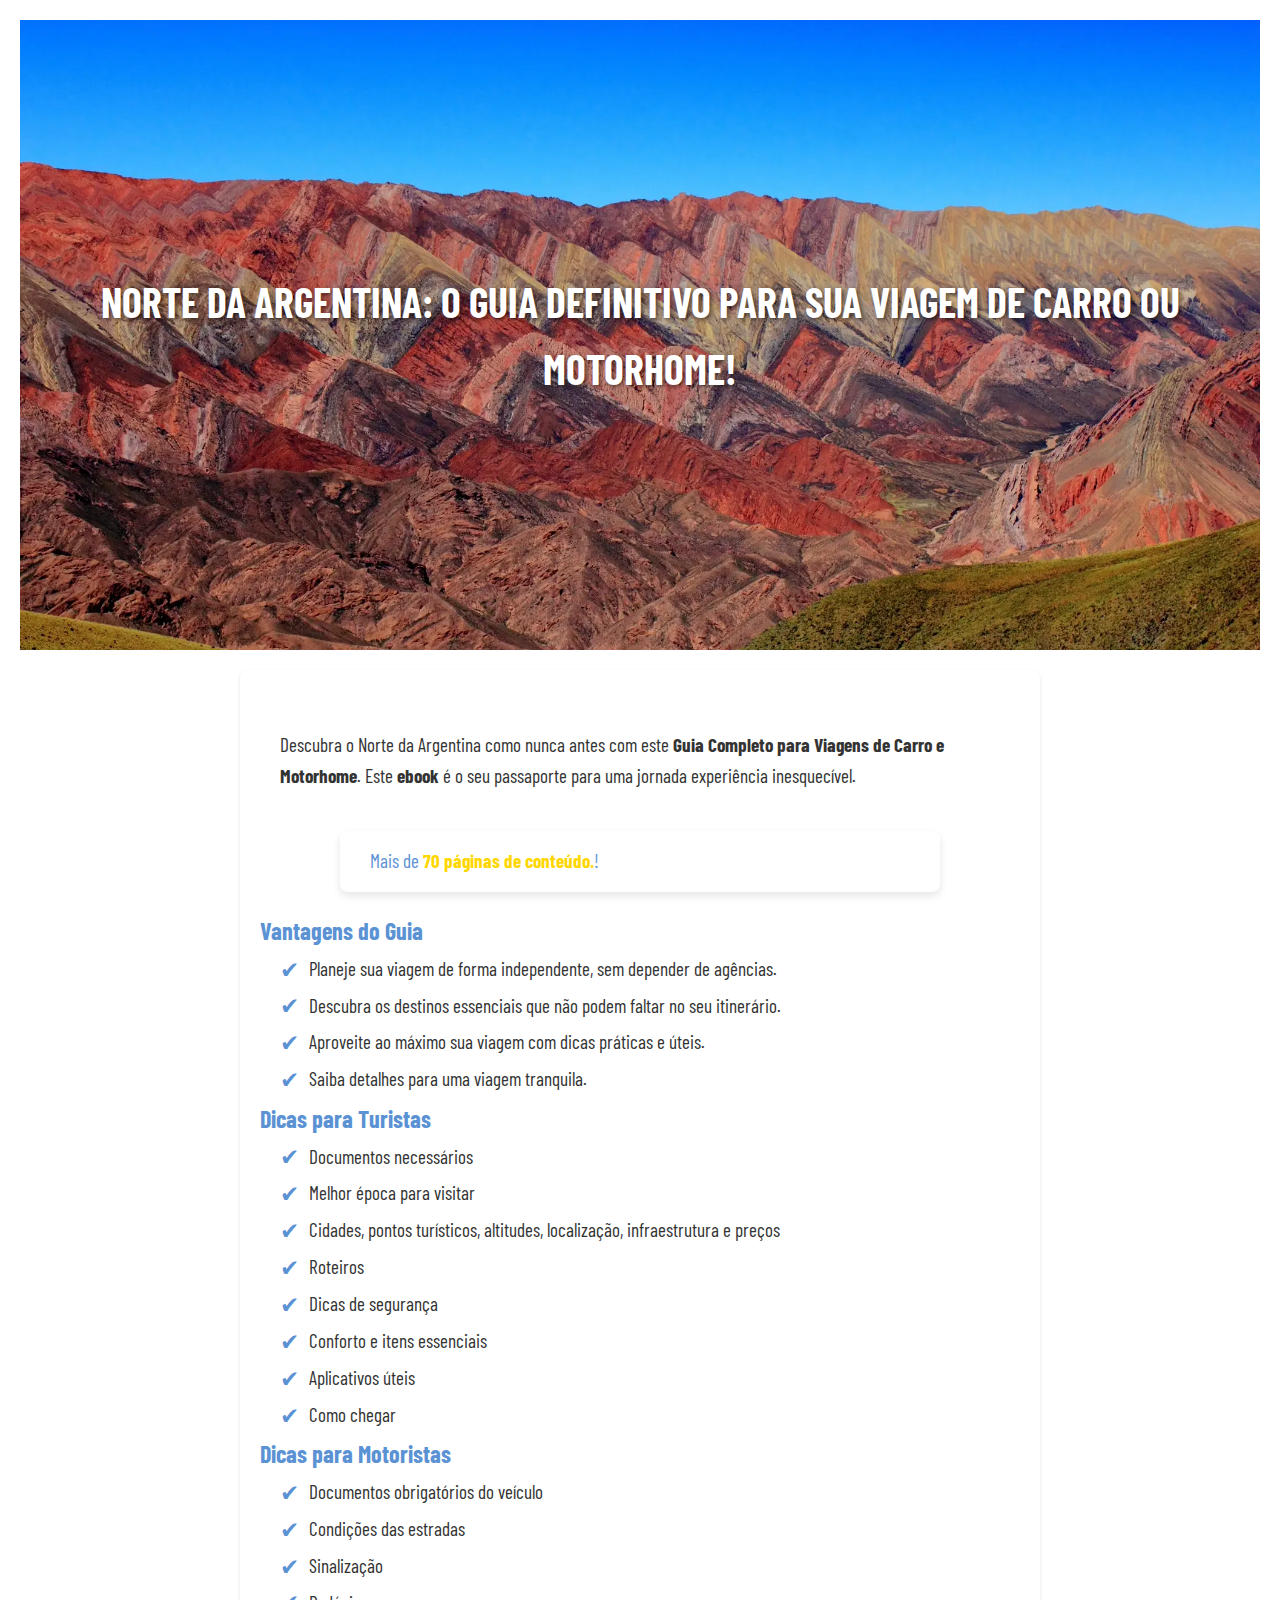
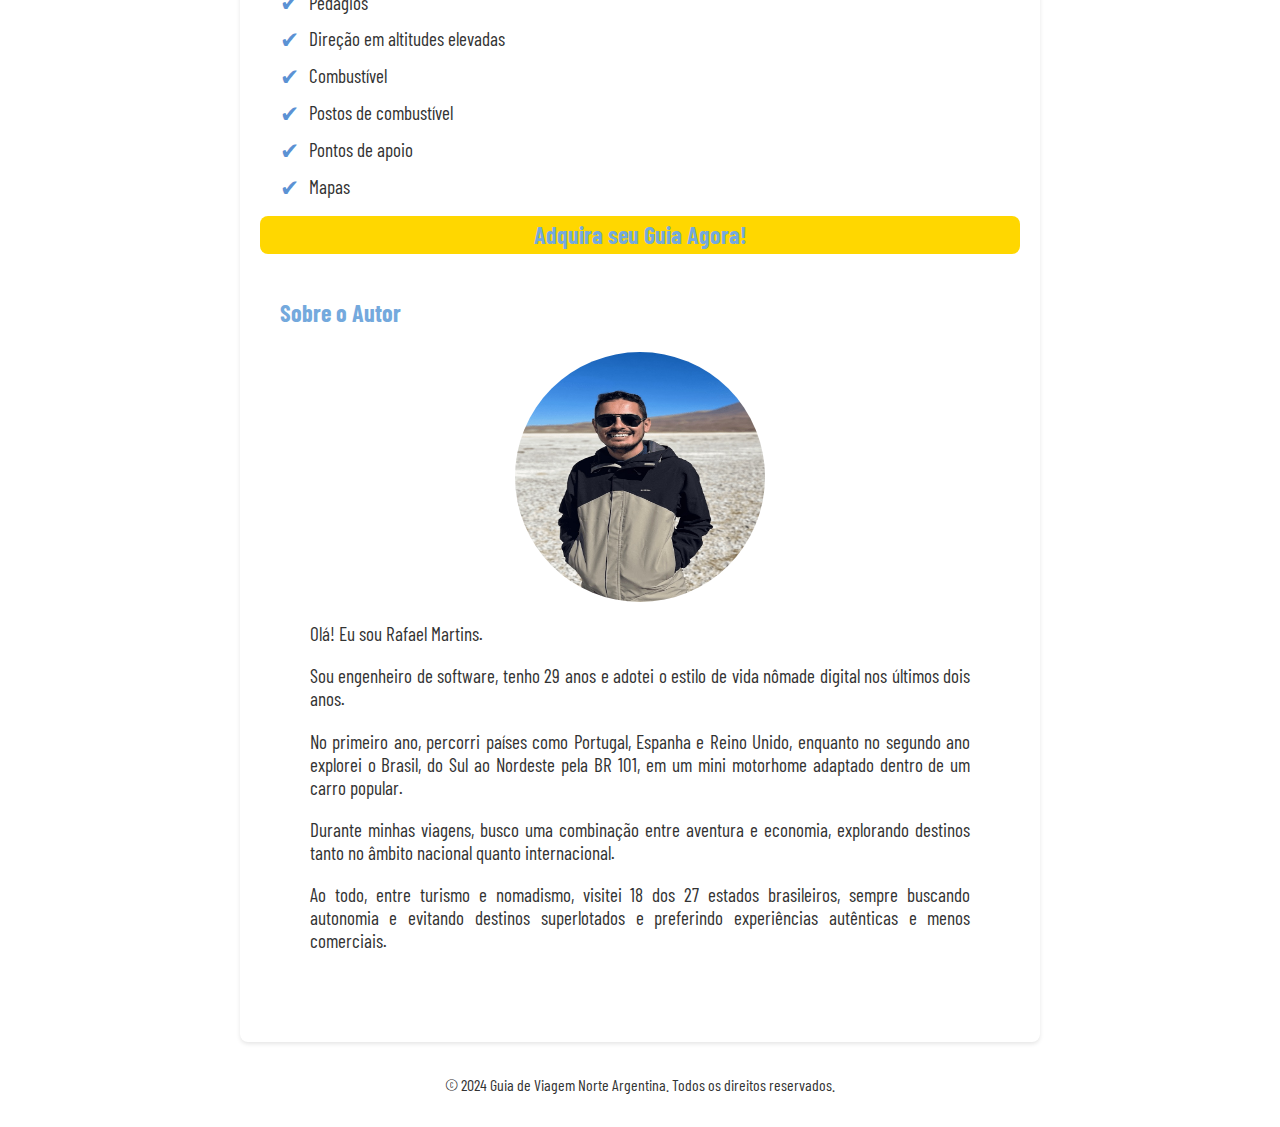
==== commit 9c78febc: "Atualizar site de vendas - Décima versao - ebook guia de viagem de carro ao norte da argentina" ====
--- a/teste/index.html
+++ b/teste/index.html
@@ -9,24 +9,31 @@
     <link href="https://fonts.googleapis.com/css2?family=Barlow+Condensed:wght@400;700&display=swap" rel="stylesheet">
     <!--- Required script --->
     <script src="https://checkout.hotmart.com/lib/hotmart-checkout-elements.js"></script>
-
 </head>
 
 <body>
     <header>
         <div class="banner">
-            <h1>GUIA DE VIAGEM NORTE ARGENTINA</h1>
+            <!-- <h1>GUIA DE VIAGEM NORTE ARGENTINA</h1> -->
+            <h1>
+                Norte da Argentina: O Guia Definitivo para Sua Viagem de Carro ou Motorhome!
+            </h1>
         </div>
-        <div class="promessa">
-            <h2>Economize até 50% em sua viagem de carro ao norte da Argentina</h2>
-            <p>
-                Um guia completo para quem sonha em cair na estrada.
-            </p>
-
-        </div>
-
     </header>
     <main>
+        <section class="promessa">
+            <p>
+                Descubra o Norte da Argentina como nunca antes com este <strong>Guia Completo para Viagens de Carro e
+                    Motorhome</strong>. Este <strong>ebook</strong> é o seu passaporte para uma jornada experiência
+                inesquecível.
+            </p>
+        </section>
+        <!-- fim sessao -->
+        <section class="ebook-info">
+            <i class="fas fa-book"></i>
+            <p>Mais de <strong>70 páginas de conteúdo.</strong>!</p>
+        </section>
+        <!-- fim sessao -->
         <section class="vantagens">
             <h2>Vantagens do Guia</h2>
             <ul class="topics">
@@ -36,6 +43,7 @@
                 <li> Saiba detalhes para uma viagem tranquila. </li>
             </ul>
         </section>
+        <!-- fim sessao -->
         <section class="turistas">
             <h2>Dicas para Turistas</h2>
             <ul class="topics">
@@ -49,6 +57,7 @@
                 <li>Como chegar</li>
             </ul>
         </section>
+        <!-- fim sessao -->
         <section class="motoristas">
             <h2>Dicas para Motoristas</h2>
             <ul class="topics">
@@ -63,40 +72,14 @@
                 <li>Mapas</li>
             </ul>
         </section>
+        <!-- fim sessao -->
         <section class="checkout">
             <h2>Adquira seu Guia Agora!</h2>
-            <!-- <form action="#" method="post">
-                <div class="form-group">
-                    <label for="nome">Nome:</label>
-                    <input type="text" id="nome" name="nome" required>
-                </div>
-                <div class="form-group">
-                    <label for="email">Email:</label>
-                    <input type="email" id="email" name="email" required>
-                </div>
-                <div class="form-group">
-                    <label for="telefone">Telefone:</label>
-                    <input type="tel" id="telefone" name="telefone">
-                </div>
-                <div class="form-group">
-                    <label for="endereco">Endereço:</label>
-                    <input type="text" id="endereco" name="endereco">
-                </div>
-                <div class="form-group">
-                    <label for="cidade">Cidade:</label>
-                    <input type="text" id="cidade" name="cidade">
-                </div>
-                <div class="form-group">
-                    <label for="cep">CEP:</label>
-                    <input type="text" id="cep" name="cep">
-                </div>
-                <button type="submit" class="btn-comprar">Comprar Agora</button>
-            </form> -->
+            <div id="inline_checkout"></div>
 
-
-            <!--- The div that the checkout should be loaded --->
-            <div id="inline_checkout"></div>
         </section>
+        <!-- fim sessao -->
+         
         <section class="autor">
             <h2>Sobre o Autor</h2>
             <div class="autor-info">
@@ -116,12 +99,13 @@
                 </div>
             </div>
         </section>
+    
+        <!-- fim sessao -->
     </main>
     <footer>
         <p>&copy; 2024 Guia de Viagem Norte Argentina. Todos os direitos reservados.</p>
     </footer>
 </body>
-
 <script>
     const elements = checkoutElements.init('inlineCheckout', {
         offer: 'rw2pabmk'
@@ -129,18 +113,4 @@
     elements.mount('#inline_checkout')
 </script>
 
-<script type="text/javascript">
-    function importHotmart() {
-        var imported = document.createElement('script');
-        imported.src = 'https://static.hotmart.com/checkout/widget.min.js';
-        document.head.appendChild(imported);
-        var link = document.createElement('link');
-        link.rel = 'stylesheet';
-        link.type = 'text/css';
-        link.href = 'https://static.hotmart.com/css/hotmart-fb.min.css';
-        document.head.appendChild(link);
-    }
-    importHotmart(); 
-</script>
-
 </html>--- a/teste/style.css
+++ b/teste/style.css
@@ -28,7 +28,7 @@
 .banner {
     width: 100%;
     height: 70vh;
-    background-image: url('bg.jpg');
+    background-image: url('bg_full.webp'); /* Imagem padrão para dispositivos não móveis */
     background-size: cover;
     background-position: center;
     display: flex;
@@ -40,7 +40,7 @@
 }
 
 .banner h1 {
-    font-size: 3.5em;
+    font-size: 2.6em;
     margin: 0;
     padding: 20px;
     text-transform: uppercase;
@@ -83,6 +83,7 @@
 }
 
 footer {
+    padding: 4em;
     text-align: center;
     margin-top: 20px;
     padding: 10px 0;
@@ -178,8 +179,8 @@
 }
 
 .autor-info img {
-    width: 150px;
-    height: 150px;
+    width: 250px;
+    height: 250px;
     border-radius: 50%;
     margin-bottom: 10px;
 }
@@ -203,8 +204,12 @@
 }
 
 @media (max-width: 768px) {
+    .banner {
+        background-image: url('bg_min_cropped.webp'); /* Imagem para dispositivos móveis */
+    }
+
     .banner h1 {
-        font-size: 2.5em;
+        font-size: 1.5em;
     }
 
     .topics li {
@@ -212,8 +217,8 @@
     }
 
     .autor-info img {
-        width: 80px;
-        height: 80px;
+        width: 120px;
+        height: 120px;
         margin-bottom: 10px;
     }
 
@@ -228,4 +233,44 @@
     .autor-text p {
         font-size: 1em;
     }
-}+
+    .promessa p {
+        text-align: justify;
+    }
+}
+
+.checkout {
+    margin: 0 auto;
+    margin-top: 10px;
+    background-color: var(--amarelo-dourado-vibrante);
+    padding: 0;
+}
+
+.ebook-info {
+    display: flex;
+    align-items: center;
+    background-color: var(--branco); /* Usar a cor branca definida */
+    border-radius: 8px;
+    padding: 15px; /* Aumentar o padding para maior espaçamento */
+    box-shadow: 0 4px 8px rgba(0, 0, 0, 0.1);
+    font-size: 1.2em; /* Ajustar o tamanho da fonte para se alinhar com o resto */
+    color: var(--azul-celeste-escuro); /* Usar a cor definida */
+    margin: 20px auto; /* Adicionar margem para centralizar e separar do conteúdo */
+    text-align: center;
+    max-width: 600px; /* Definir uma largura máxima para evitar expansão excessiva */
+}
+
+.ebook-info i {
+    font-size: 2em; /* Ajustar o tamanho do ícone */
+    color: var(--azul-celeste-claro); /* Usar a cor azul celeste clara definida */
+    margin-right: 15px; /* Aumentar o espaço entre o ícone e o texto */
+}
+
+.ebook-info p {
+    margin: 0;
+    font-size: 1em; /* Ajustar o tamanho da fonte do parágrafo */
+}
+
+.ebook-info strong {
+    color: var(--amarelo-dourado-vibrante); /* Usar a cor dourada vibrante para destaque */
+}
